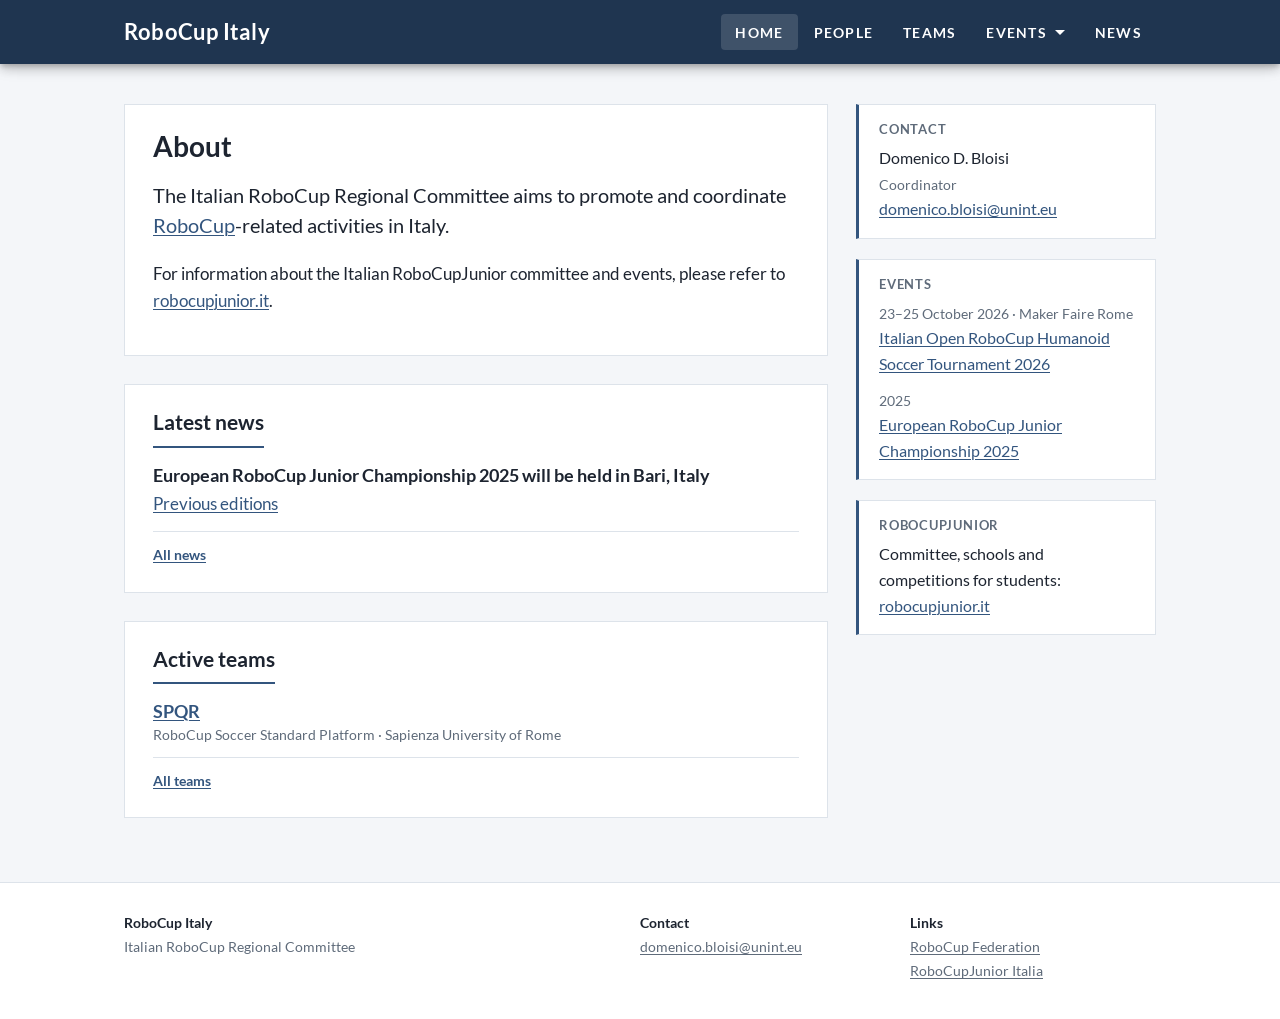
==== index.html @ 15b1b7ea "fist commit" ====
<!doctype html>
<html lang="en">
<head>
  <meta charset="UTF-8">
  <meta name="viewport" content="width=device-width, initial-scale=1.0">
  <meta name="description" content="The Italian RoboCup Regional Committee promotes and coordinates RoboCup-related activities in Italy.">
  <title>RoboCup Italy</title>
  <link rel="stylesheet" href="assets/style.css">
  <script src="assets/menu.js" defer></script>
</head>
<body>
  <a class="skip" href="#main">Skip to main content</a>

  <header class="header">
    <div class="wrap header-bar">
      <a href="./" class="title">RoboCup Italy</a>
      <button class="menu-toggle" aria-expanded="false" aria-controls="main-nav">Menu</button>
      <nav id="main-nav" aria-label="Main navigation">
        <a href="./" class="active" aria-current="page">Home</a>
        <a href="people/">People</a>
        <a href="teams/">Teams</a>
        <div class="dropdown">
          <button class="dropdown-toggle" aria-expanded="false" aria-haspopup="true">Events</button>
          <div class="dropdown-menu">
            <a href="events/">All events</a>
            <a href="https://spqr.diag.uniroma1.it/events/italianopen2026/">Italian Open 2026</a>
            <a href="https://www.icjapigia1verga.it/robocupjunior/">RoboCupJunior Europe 2025</a>
          </div>
        </div>
        <a href="news/">News</a>
      </nav>
    </div>
  </header>

  <main id="main" class="wrap">
    <div class="layout">
      <div class="primary">
        <section class="block">
          <h1>About</h1>
          <p class="lede">
            The Italian RoboCup Regional Committee aims to promote and coordinate
            <a href="https://www.robocup.org/">RoboCup</a>-related activities in Italy.
          </p>
          <p>
            For information about the Italian RoboCupJunior committee and events, please refer to
            <a href="https://www.robocupjunior.it/">robocupjunior.it</a>.
          </p>
        </section>

        <section class="block">
          <h2>Latest news</h2>
          <article class="item">
            <h3>European RoboCup Junior Championship 2025 will be held in Bari, Italy</h3>
            <a href="https://www.robocupjunior.eu/">Previous editions</a>
          </article>
          <a href="news/" class="more">All news</a>
        </section>

        <section class="block">
          <h2>Active teams</h2>
          <article class="item">
            <h3><a href="https://spqr.diag.uniroma1.it/">SPQR</a></h3>
            <p class="meta">RoboCup Soccer Standard Platform · Sapienza University of Rome</p>
          </article>
          <a href="teams/" class="more">All teams</a>
        </section>
      </div>

      <aside class="sidebar">
        <section class="box">
          <h2>Contact</h2>
          <p>
            Domenico D. Bloisi<br>
            <span class="meta">Coordinator</span><br>
            <a href="mailto:domenico.bloisi@unint.eu">domenico.bloisi@unint.eu</a>
          </p>
        </section>

        <section class="box">
          <h2>Events</h2>
          <ul>
            <li>
              <span class="meta">23–25 October 2026 · Maker Faire Rome</span><br>
              <a href="https://spqr.diag.uniroma1.it/events/italianopen2026/">Italian Open RoboCup Humanoid Soccer Tournament 2026</a>
            </li>
            <li>
              <span class="meta">2025</span><br>
              <a href="https://www.icjapigia1verga.it/robocupjunior/">European RoboCup Junior Championship 2025</a>
            </li>
          </ul>
        </section>

        <section class="box">
          <h2>RoboCupJunior</h2>
          <p>Committee, schools and competitions for students: <a href="https://www.robocupjunior.it/">robocupjunior.it</a></p>
        </section>
      </aside>
    </div>
  </main>

  <footer class="footer">
    <div class="wrap footer-cols">
      <div>
        <strong>RoboCup Italy</strong><br>
        Italian RoboCup Regional Committee
      </div>
      <div>
        <strong>Contact</strong><br>
        <a href="mailto:domenico.bloisi@unint.eu">domenico.bloisi@unint.eu</a>
      </div>
      <div>
        <strong>Links</strong><br>
        <a href="https://www.robocup.org/">RoboCup Federation</a><br>
        <a href="https://www.robocupjunior.it/">RoboCupJunior Italia</a>
      </div>
    </div>
  </footer>
</body>
</html>
---- assets/style.css ----
/* Lato, self-hosted (SIL Open Font License, see fonts/OFL.txt) */
@font-face { font-family: 'Lato'; font-style: normal; font-weight: 400; font-display: swap; src: url('fonts/lato-400.woff2') format('woff2'); }
@font-face { font-family: 'Lato'; font-style: italic; font-weight: 400; font-display: swap; src: url('fonts/lato-400-italic.woff2') format('woff2'); }
@font-face { font-family: 'Lato'; font-style: normal; font-weight: 700; font-display: swap; src: url('fonts/lato-700.woff2') format('woff2'); }

:root {
  --navy: #1f3550;
  --navy-2: #2c4766;
  --text: #1d2430;
  --muted: #5f6b7a;
  --rule: #dde3ea;
  --bg: #f4f6f9;
  --surface: #ffffff;
  --accent: #33557e;
  --accent-dark: #233d5c;
  --accent-soft: #8fa8c6;
  --font: 'Lato', Arial, sans-serif;
}

* { box-sizing: border-box; }
html { -webkit-text-size-adjust: 100%; }
body { margin: 0; background: var(--bg); color: var(--text); font: 17px/1.6 var(--font); }
body { min-height: 100vh; display: flex; flex-direction: column; }
.wrap { max-width: 1080px; margin: 0 auto; padding-left: 24px; padding-right: 24px; }
.skip { position: absolute; left: -999px; }
.skip:focus { left: 8px; top: 8px; z-index: 10; background: #fff; padding: 6px 10px; }

a { color: var(--accent); text-decoration-thickness: 1px; text-underline-offset: 2px; }
a:hover { color: var(--accent-dark); text-decoration-thickness: 2px; }

/* header: app bar with buttons, like the SPQR site */
.header { position: sticky; top: 0; z-index: 20; background: var(--navy); color: #fff; box-shadow: 0 3px 5px -1px rgba(0, 0, 0, .2), 0 6px 10px rgba(0, 0, 0, .14), 0 1px 18px rgba(0, 0, 0, .12); }
.header-bar { display: flex; align-items: center; justify-content: space-between; gap: 24px; min-height: 64px; }
.title { color: #fff; text-decoration: none; font: 700 22px/1 var(--font); letter-spacing: .01em; transition: opacity .2s; }
.title:hover { color: #fff; opacity: .85; }
nav { display: flex; align-items: center; gap: 2px; }
nav a, .dropdown-toggle { display: inline-flex; align-items: center; height: 36px; padding: 0 14px; border: 0; border-radius: 4px; background: none; color: #fff; font: 700 14px var(--font); letter-spacing: .09em; text-transform: uppercase; text-decoration: none; cursor: pointer; transition: background .15s; }
nav a:hover, .dropdown-toggle:hover, nav a.active, .dropdown-toggle.active { color: #fff; background: rgba(255, 255, 255, .14); }
.dropdown { position: relative; }
.dropdown-toggle::after { content: ''; margin-left: 8px; border: 5px solid transparent; border-top-color: currentColor; border-bottom: 0; }
.dropdown-menu { display: none; position: absolute; right: 0; top: 100%; min-width: 240px; padding: 8px 0; background: var(--navy); border-radius: 4px; box-shadow: 0 5px 5px -3px rgba(0, 0, 0, .2), 0 8px 10px 1px rgba(0, 0, 0, .14), 0 3px 14px 2px rgba(0, 0, 0, .12); }
.dropdown-menu a { display: flex; height: 44px; padding: 0 16px; border-radius: 0; text-transform: none; letter-spacing: 0; font-weight: 400; font-size: 15px; white-space: nowrap; }
.dropdown:hover .dropdown-menu, .dropdown.open .dropdown-menu { display: block; }
.menu-toggle { display: none; background: none; color: #fff; border: 1px solid rgba(255, 255, 255, .4); border-radius: 4px; font: 700 13px var(--font); letter-spacing: .09em; text-transform: uppercase; padding: 8px 12px; cursor: pointer; }

/* layout */
main.wrap { flex: 1; width: 100%; padding-top: 40px; padding-bottom: 64px; }
.layout { display: grid; grid-template-columns: minmax(0, 1fr) 300px; gap: 28px; align-items: start; }
.primary { display: flex; flex-direction: column; gap: 28px; }
.sidebar { display: flex; flex-direction: column; gap: 20px; }

.block { background: var(--surface); border: 1px solid var(--rule); padding: 24px 28px; }
.box { background: var(--surface); border: 1px solid var(--rule); border-left: 3px solid var(--accent); padding: 16px 20px; font-size: 16px; }
.box h2 { font: 700 13px var(--font); letter-spacing: .06em; text-transform: uppercase; color: var(--muted); margin: 0 0 8px; }
.box p { margin: 0; }
.box ul { list-style: none; margin: 0; padding: 0; }
.box li + li { margin-top: 10px; }

h1, h2, h3 { font-family: var(--font); font-weight: 700; line-height: 1.25; }
h1 { font-size: 28px; margin: 0 0 16px; }
.block h2 { font-size: 21px; margin: 0 0 12px; padding-bottom: 10px; border-bottom: 2px solid var(--accent); display: inline-block; }
h3 { font-size: 18px; margin: 0 0 4px; }
.page-title { margin-bottom: 24px; }
.lede { font-size: 20px; line-height: 1.5; margin-top: 0; }
.meta { color: var(--muted); font: 14px var(--font); }
.more { display: inline-block; margin-top: 14px; font: 700 14px var(--font); }

.item { padding: 14px 0; border-bottom: 1px solid var(--rule); }
.item:first-of-type { padding-top: 4px; }
.item p { margin: 0; }
.dated { display: grid; grid-template-columns: 130px 1fr; gap: 16px; align-items: baseline; }
.date { color: var(--accent); font: 700 15px var(--font); }

/* tables */
table { width: 100%; border-collapse: collapse; font: 16px/1.45 var(--font); }
th { text-align: left; font-weight: 700; color: var(--muted); font-size: 14px; border-bottom: 2px solid var(--text); padding: 8px 12px; }
td { border-bottom: 1px solid var(--rule); padding: 10px 12px; vertical-align: top; }
tbody tr:nth-child(even) td { background: #f8fafc; }
td:first-child { white-space: nowrap; font-weight: 700; }

/* footer */
.footer { background: var(--surface); color: var(--muted); font: 14px/1.7 var(--font); padding: 28px 0 36px; border-top: 1px solid var(--rule); }
.footer strong { color: var(--text); }
.footer a { color: var(--muted); }
.footer a:hover { color: var(--accent); }
.footer-cols { display: grid; grid-template-columns: 2fr 1fr 1fr; gap: 24px; }

@media (max-width: 860px) {
  .layout { grid-template-columns: 1fr; }
  .footer-cols { grid-template-columns: 1fr; }
}
@media (max-width: 700px) {
  .wrap { padding-left: 16px; padding-right: 16px; }
  .header-bar { flex-wrap: wrap; }
  .title { font-size: 20px; }
  .menu-toggle { display: block; }
  nav { display: none; width: 100%; flex-direction: column; align-items: stretch; gap: 0; padding: 8px 0 12px; border-top: 1px solid var(--navy-2); }
  nav.open { display: flex; }
  nav a, .dropdown-toggle { height: 44px; width: 100%; }
  .dropdown-toggle::after { display: none; }
  .dropdown-menu, .dropdown:hover .dropdown-menu { display: block; position: static; box-shadow: none; padding: 0; min-width: 0; }
  .dropdown-menu a { padding-left: 32px; }
  .block { padding: 18px 16px; }
  table, thead, tbody, tr, td { display: block; }
  thead { display: none; }
  tr { border-bottom: 1px solid var(--rule); padding: 10px 0; }
  td, tbody tr:nth-child(even) td { border: 0; padding: 0; background: none; }
  td:not(:first-child) { color: var(--muted); }
  .dated { grid-template-columns: 1fr; gap: 2px; }
}
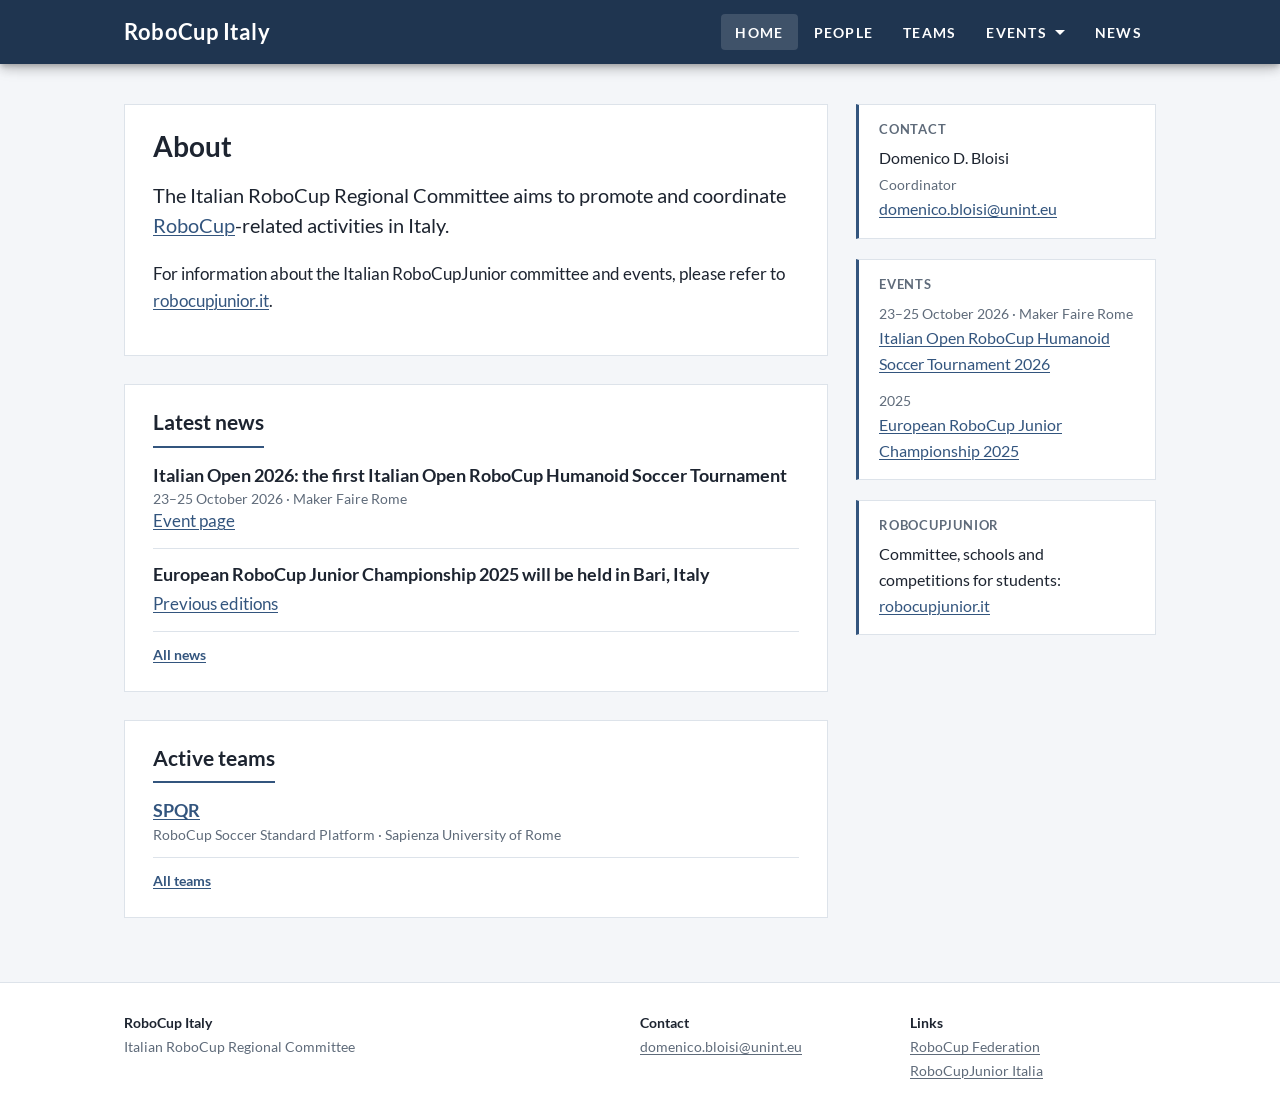
==== commit 6667e3fe: "add italian open" ====
--- a/index.html
+++ b/index.html
@@ -49,6 +49,11 @@
 
         <section class="block">
           <h2>Latest news</h2>
+          <article class="item">
+            <h3>Italian Open 2026: the first Italian Open RoboCup Humanoid Soccer Tournament</h3>
+            <p class="meta">23–25 October 2026 · Maker Faire Rome</p>
+            <a href="https://spqr.diag.uniroma1.it/events/italianopen2026/">Event page</a>
+          </article>
           <article class="item">
             <h3>European RoboCup Junior Championship 2025 will be held in Bari, Italy</h3>
             <a href="https://www.robocupjunior.eu/">Previous editions</a>
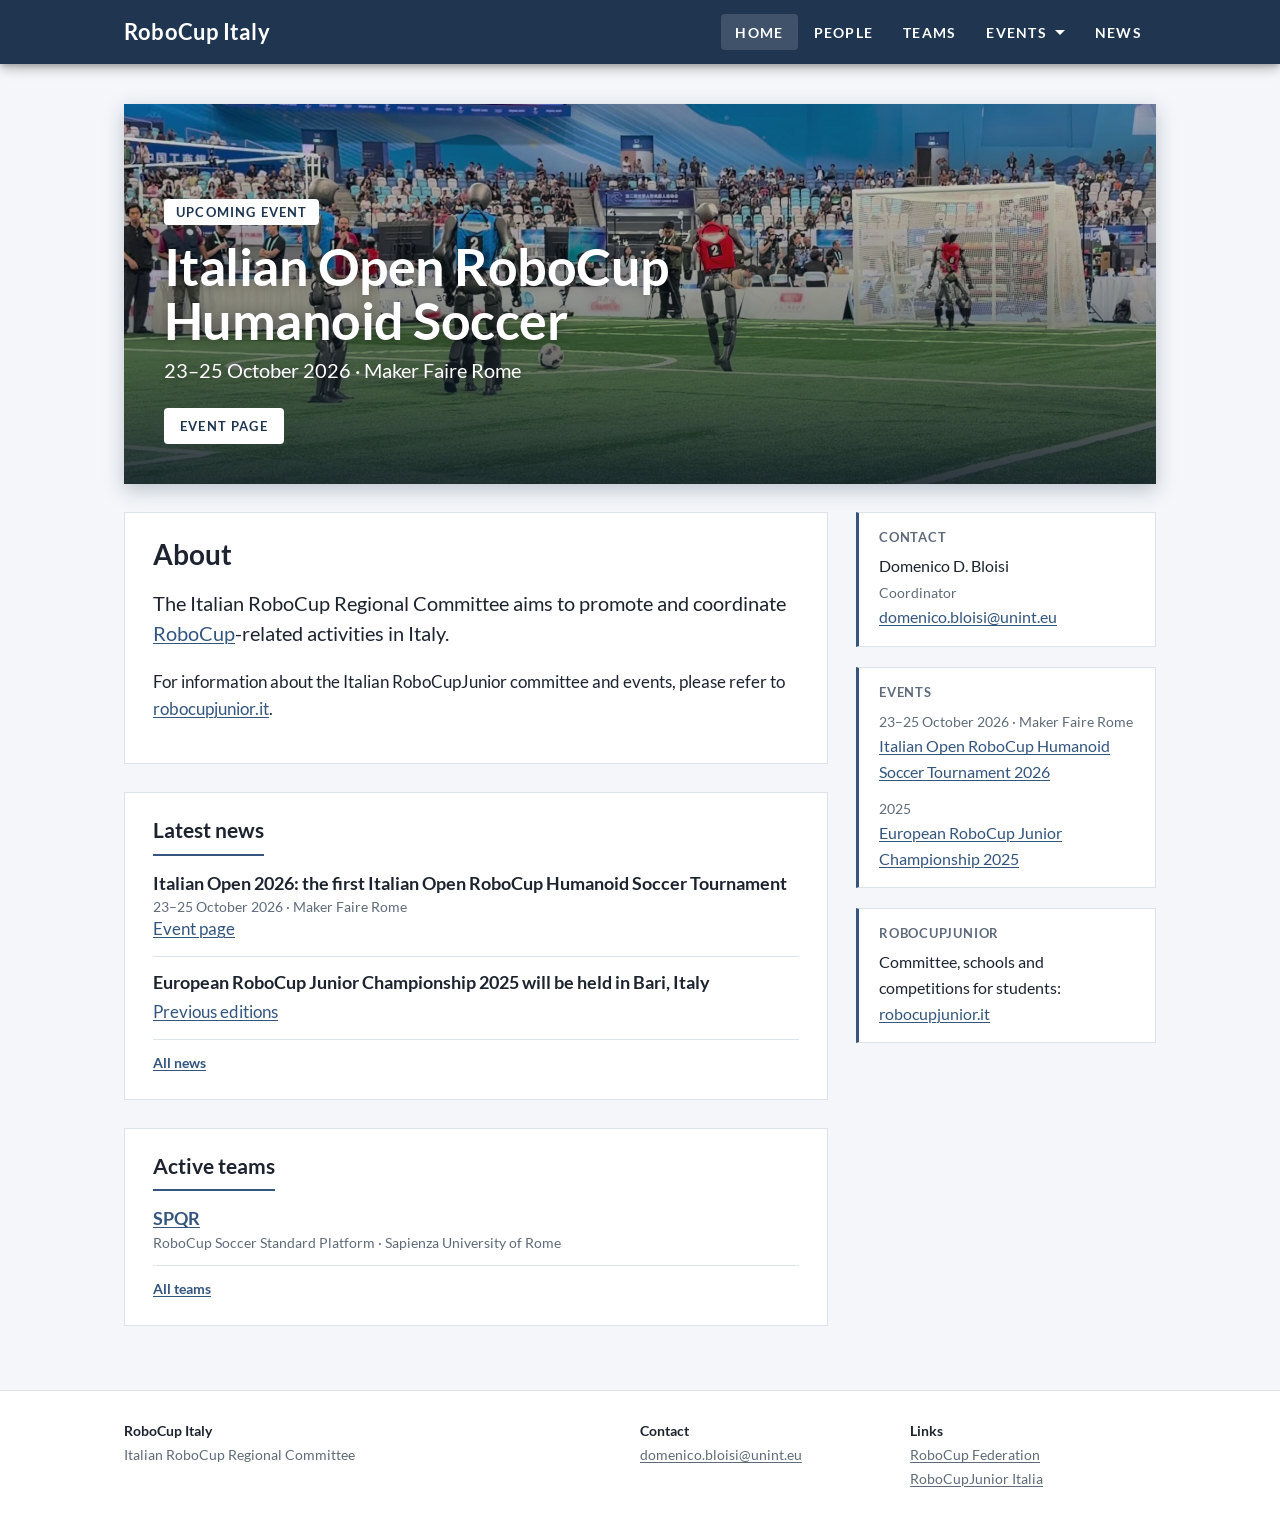
==== commit a219901f: "banner italian open" ====
--- a/index.html
+++ b/index.html
@@ -33,6 +33,13 @@
   </header>
 
   <main id="main" class="wrap">
+    <section class="banner" aria-labelledby="banner-title">
+      <p class="banner-kicker">Upcoming event</p>
+      <h2 id="banner-title" class="banner-title">Italian Open RoboCup Humanoid Soccer</h2>
+      <p class="banner-text">23–25 October 2026 · Maker Faire Rome</p>
+      <a class="banner-cta" href="https://spqr.diag.uniroma1.it/events/italianopen2026/">Event page</a>
+    </section>
+
     <div class="layout">
       <div class="primary">
         <section class="block">
--- a/assets/style.css
+++ b/assets/style.css
@@ -48,6 +48,15 @@
 .layout { display: grid; grid-template-columns: minmax(0, 1fr) 300px; gap: 28px; align-items: start; }
 .primary { display: flex; flex-direction: column; gap: 28px; }
 .sidebar { display: flex; flex-direction: column; gap: 20px; }
+
+/* home banner */
+/* photo: assets/img/italian-open.jpg (falls back to navy if missing) */
+.banner { display: flex; flex-direction: column; justify-content: flex-end; min-height: 380px; margin-bottom: 28px; padding: 40px; color: #fff; background: linear-gradient(to top, rgba(15, 27, 42, .88) 0%, rgba(15, 27, 42, .35) 60%, rgba(15, 27, 42, .1) 100%), url('img/italian-open.jpg') center 45% / cover no-repeat, var(--navy); box-shadow: 0 6px 18px rgba(31, 53, 80, .25); }
+.banner-kicker { align-self: flex-start; margin: 0 0 14px; padding: 5px 12px; border-radius: 4px; background: #fff; color: var(--navy); font: 700 13px var(--font); letter-spacing: .09em; text-transform: uppercase; }
+.banner-title { max-width: 14em; margin: 0 0 8px; font-size: 52px; line-height: 1.05; letter-spacing: -.01em; text-shadow: 0 2px 12px rgba(0, 0, 0, .35); }
+.banner-text { margin: 0 0 24px; font-size: 20px; line-height: 1.4; text-shadow: 0 1px 8px rgba(0, 0, 0, .35); }
+.banner-cta { display: inline-flex; align-self: flex-start; align-items: center; height: 36px; padding: 0 16px; border-radius: 4px; background: #fff; color: var(--navy); font: 700 13px var(--font); letter-spacing: .09em; text-transform: uppercase; text-decoration: none; transition: background .15s; }
+.banner-cta:hover { color: var(--navy); background: #e8edf3; }
 
 .block { background: var(--surface); border: 1px solid var(--rule); padding: 24px 28px; }
 .box { background: var(--surface); border: 1px solid var(--rule); border-left: 3px solid var(--accent); padding: 16px 20px; font-size: 16px; }
@@ -101,6 +110,9 @@
   .dropdown-menu, .dropdown:hover .dropdown-menu { display: block; position: static; box-shadow: none; padding: 0; min-width: 0; }
   .dropdown-menu a { padding-left: 32px; }
   .block { padding: 18px 16px; }
+  .banner { min-height: 300px; padding: 24px 20px; }
+  .banner-title { font-size: 34px; }
+  .banner-text { font-size: 18px; }
   table, thead, tbody, tr, td { display: block; }
   thead { display: none; }
   tr { border-bottom: 1px solid var(--rule); padding: 10px 0; }
